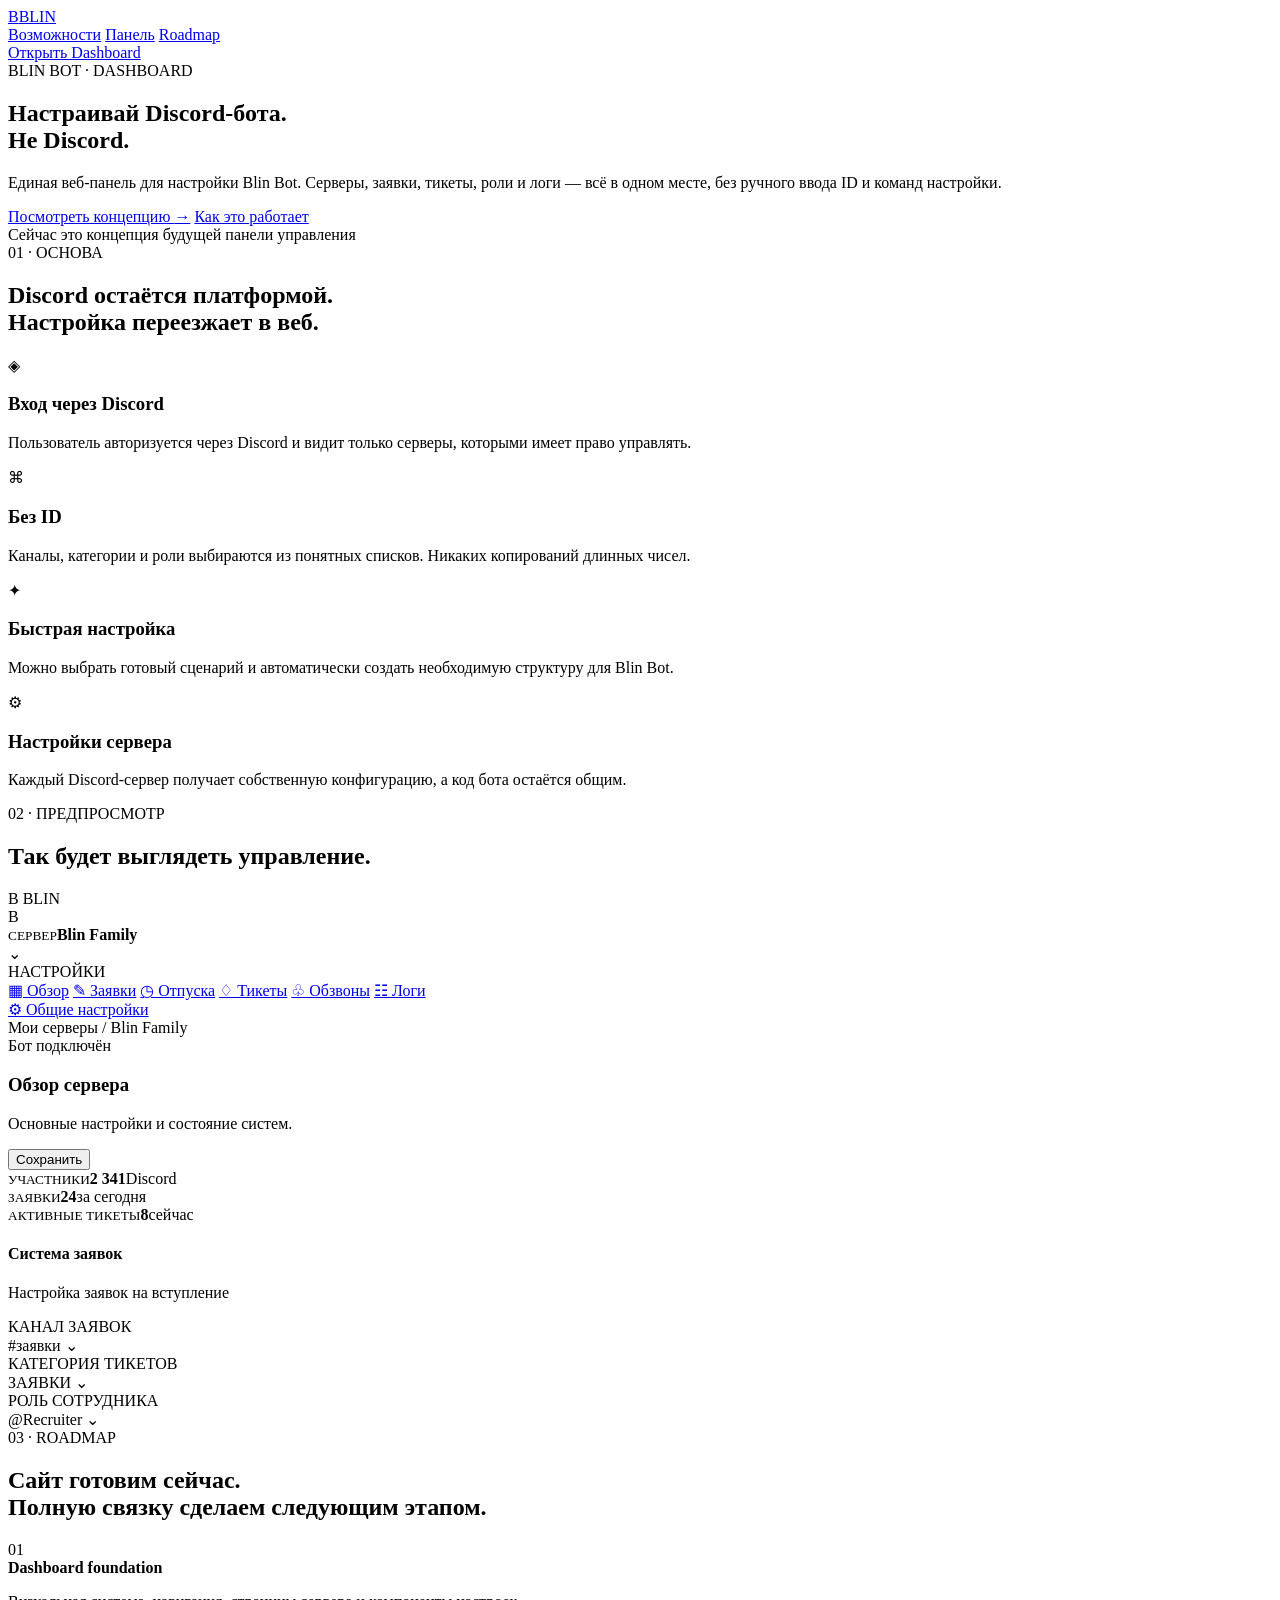
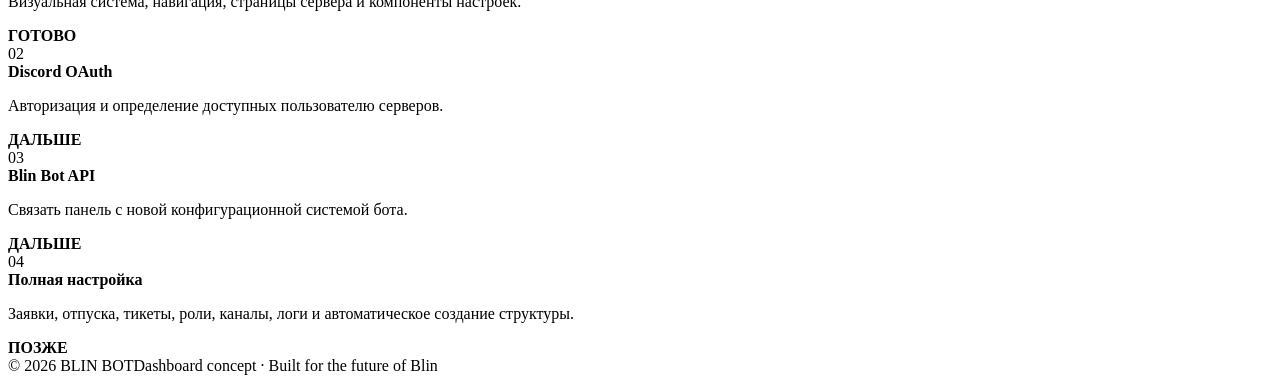
==== index.html @ 7f791e2c "feat: add Blin Dashboard landing page" ====
<!doctype html>
<html lang="ru">
<head>
  <meta charset="UTF-8">
  <meta name="viewport" content="width=device-width, initial-scale=1.0">
  <meta name="theme-color" content="#0b0d12">
  <meta name="description" content="Blin Dashboard — управление Discord-ботом через веб-панель.">
  <title>Blin Dashboard</title>
  <link rel="stylesheet" href="styles.css">
</head>
<body>
  <div class="background-grid"></div>
  <header class="topbar">
    <a class="brand" href="#top"><span class="brand-mark">B</span><span>BLIN</span></a>
    <nav>
      <a href="#features">Возможности</a>
      <a href="#preview">Панель</a>
      <a href="#roadmap">Roadmap</a>
    </nav>
    <a class="button button-small" href="#preview">Открыть Dashboard</a>
  </header>

  <main id="top">
    <section class="hero container">
      <div class="eyebrow">BLIN BOT · DASHBOARD</div>
      <h1>Настраивай Discord-бота.<br><span>Не Discord.</span></h1>
      <p class="hero-text">Единая веб-панель для настройки Blin Bot. Серверы, заявки, тикеты, роли и логи — всё в одном месте, без ручного ввода ID и команд настройки.</p>
      <div class="hero-actions">
        <a class="button" href="#preview">Посмотреть концепцию <b>→</b></a>
        <a class="button button-ghost" href="#features">Как это работает</a>
      </div>
      <div class="hero-note"><span class="status-dot"></span> Сейчас это концепция будущей панели управления</div>
    </section>

    <section id="features" class="container section">
      <div class="section-heading"><div class="eyebrow">01 · ОСНОВА</div><h2>Discord остаётся платформой.<br>Настройка переезжает в веб.</h2></div>
      <div class="feature-grid">
        <article class="card feature"><div class="icon">◈</div><h3>Вход через Discord</h3><p>Пользователь авторизуется через Discord и видит только серверы, которыми имеет право управлять.</p></article>
        <article class="card feature"><div class="icon">⌘</div><h3>Без ID</h3><p>Каналы, категории и роли выбираются из понятных списков. Никаких копирований длинных чисел.</p></article>
        <article class="card feature"><div class="icon">✦</div><h3>Быстрая настройка</h3><p>Можно выбрать готовый сценарий и автоматически создать необходимую структуру для Blin Bot.</p></article>
        <article class="card feature"><div class="icon">⚙</div><h3>Настройки сервера</h3><p>Каждый Discord-сервер получает собственную конфигурацию, а код бота остаётся общим.</p></article>
      </div>
    </section>

    <section id="preview" class="container section dashboard-section">
      <div class="section-heading"><div class="eyebrow">02 · ПРЕДПРОСМОТР</div><h2>Так будет выглядеть управление.</h2></div>
      <div class="dashboard-shell">
        <aside class="sidebar">
          <div class="side-logo"><span class="brand-mark">B</span> BLIN</div>
          <div class="server-chip"><span class="server-avatar">B</span><div><small>СЕРВЕР</small><strong>Blin Family</strong></div><span>⌄</span></div>
          <div class="side-label">НАСТРОЙКИ</div>
          <a class="side-link active" href="#preview">▦ Обзор</a>
          <a class="side-link" href="#features">✎ Заявки</a>
          <a class="side-link" href="#features">◷ Отпуска</a>
          <a class="side-link" href="#features">♢ Тикеты</a>
          <a class="side-link" href="#features">♧ Обзвоны</a>
          <a class="side-link" href="#features">☷ Логи</a>
          <div class="side-bottom"><a class="side-link" href="#roadmap">⚙ Общие настройки</a></div>
        </aside>
        <div class="dashboard-main">
          <div class="dash-top"><div><span class="muted">Мои серверы /</span> Blin Family</div><span class="online"><span class="status-dot"></span> Бот подключён</span></div>
          <div class="dash-content">
            <div class="dash-title"><div><h3>Обзор сервера</h3><p>Основные настройки и состояние систем.</p></div><button class="button button-small">Сохранить</button></div>
            <div class="stats"><div class="stat"><small>УЧАСТНИКИ</small><strong>2 341</strong><span>Discord</span></div><div class="stat"><small>ЗАЯВКИ</small><strong>24</strong><span>за сегодня</span></div><div class="stat"><small>АКТИВНЫЕ ТИКЕТЫ</small><strong>8</strong><span>сейчас</span></div></div>
            <div class="settings-preview">
              <div class="setting-head"><div><h4>Система заявок</h4><p>Настройка заявок на вступление</p></div><span class="toggle"><i></i></span></div>
              <div class="fields"><div class="field"><label>КАНАЛ ЗАЯВОК</label><div>#заявки <span>⌄</span></div></div><div class="field"><label>КАТЕГОРИЯ ТИКЕТОВ</label><div>ЗАЯВКИ <span>⌄</span></div></div><div class="field"><label>РОЛЬ СОТРУДНИКА</label><div>@Recruiter <span>⌄</span></div></div></div>
            </div>
          </div>
        </div>
      </div>
    </section>

    <section id="roadmap" class="container section roadmap">
      <div class="section-heading"><div class="eyebrow">03 · ROADMAP</div><h2>Сайт готовим сейчас.<br>Полную связку сделаем следующим этапом.</h2></div>
      <div class="roadmap-list">
        <div class="road active"><span>01</span><div><strong>Dashboard foundation</strong><p>Визуальная система, навигация, страницы сервера и компоненты настроек.</p></div><b>ГОТОВО</b></div>
        <div class="road"><span>02</span><div><strong>Discord OAuth</strong><p>Авторизация и определение доступных пользователю серверов.</p></div><b>ДАЛЬШЕ</b></div>
        <div class="road"><span>03</span><div><strong>Blin Bot API</strong><p>Связать панель с новой конфигурационной системой бота.</p></div><b>ДАЛЬШЕ</b></div>
        <div class="road"><span>04</span><div><strong>Полная настройка</strong><p>Заявки, отпуска, тикеты, роли, каналы, логи и автоматическое создание структуры.</p></div><b>ПОЗЖЕ</b></div>
      </div>
    </section>
  </main>

  <footer class="container footer"><span>© 2026 BLIN BOT</span><span>Dashboard concept · Built for the future of Blin</span></footer>
</body>
</html>
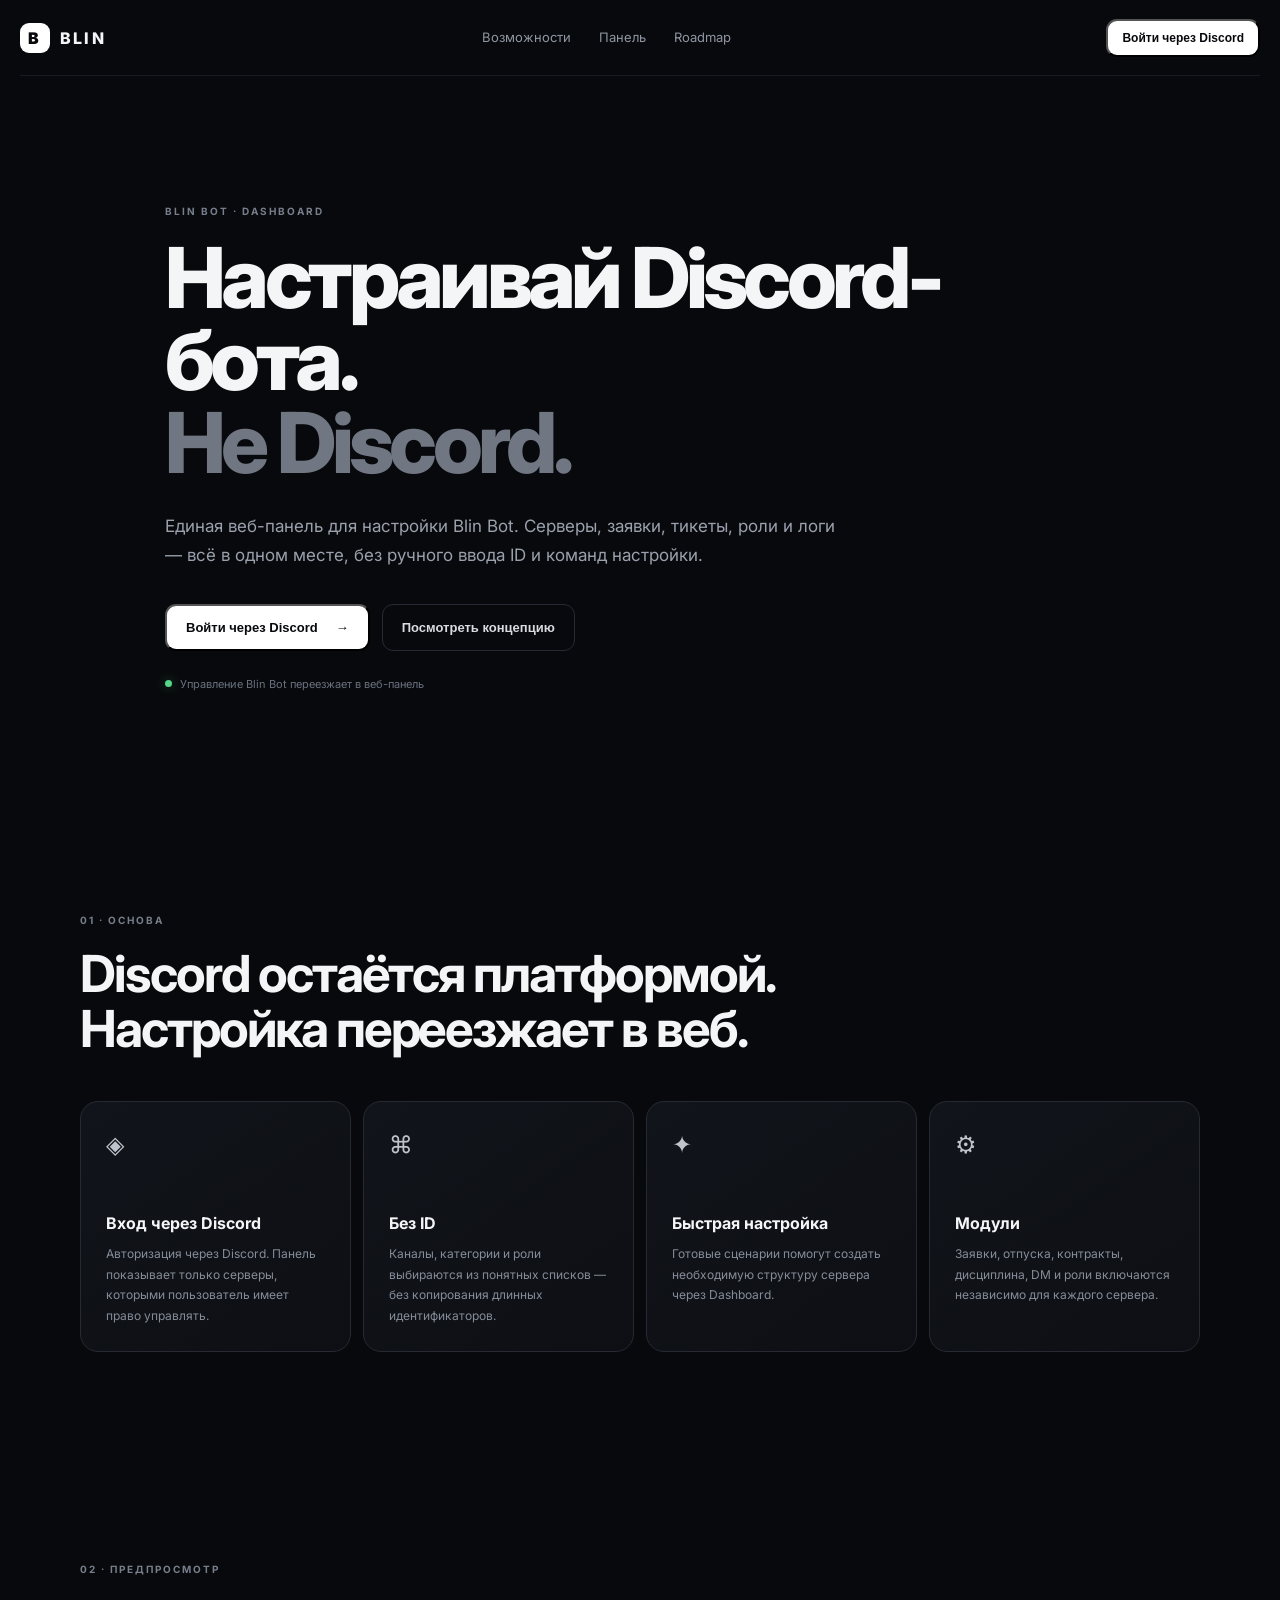
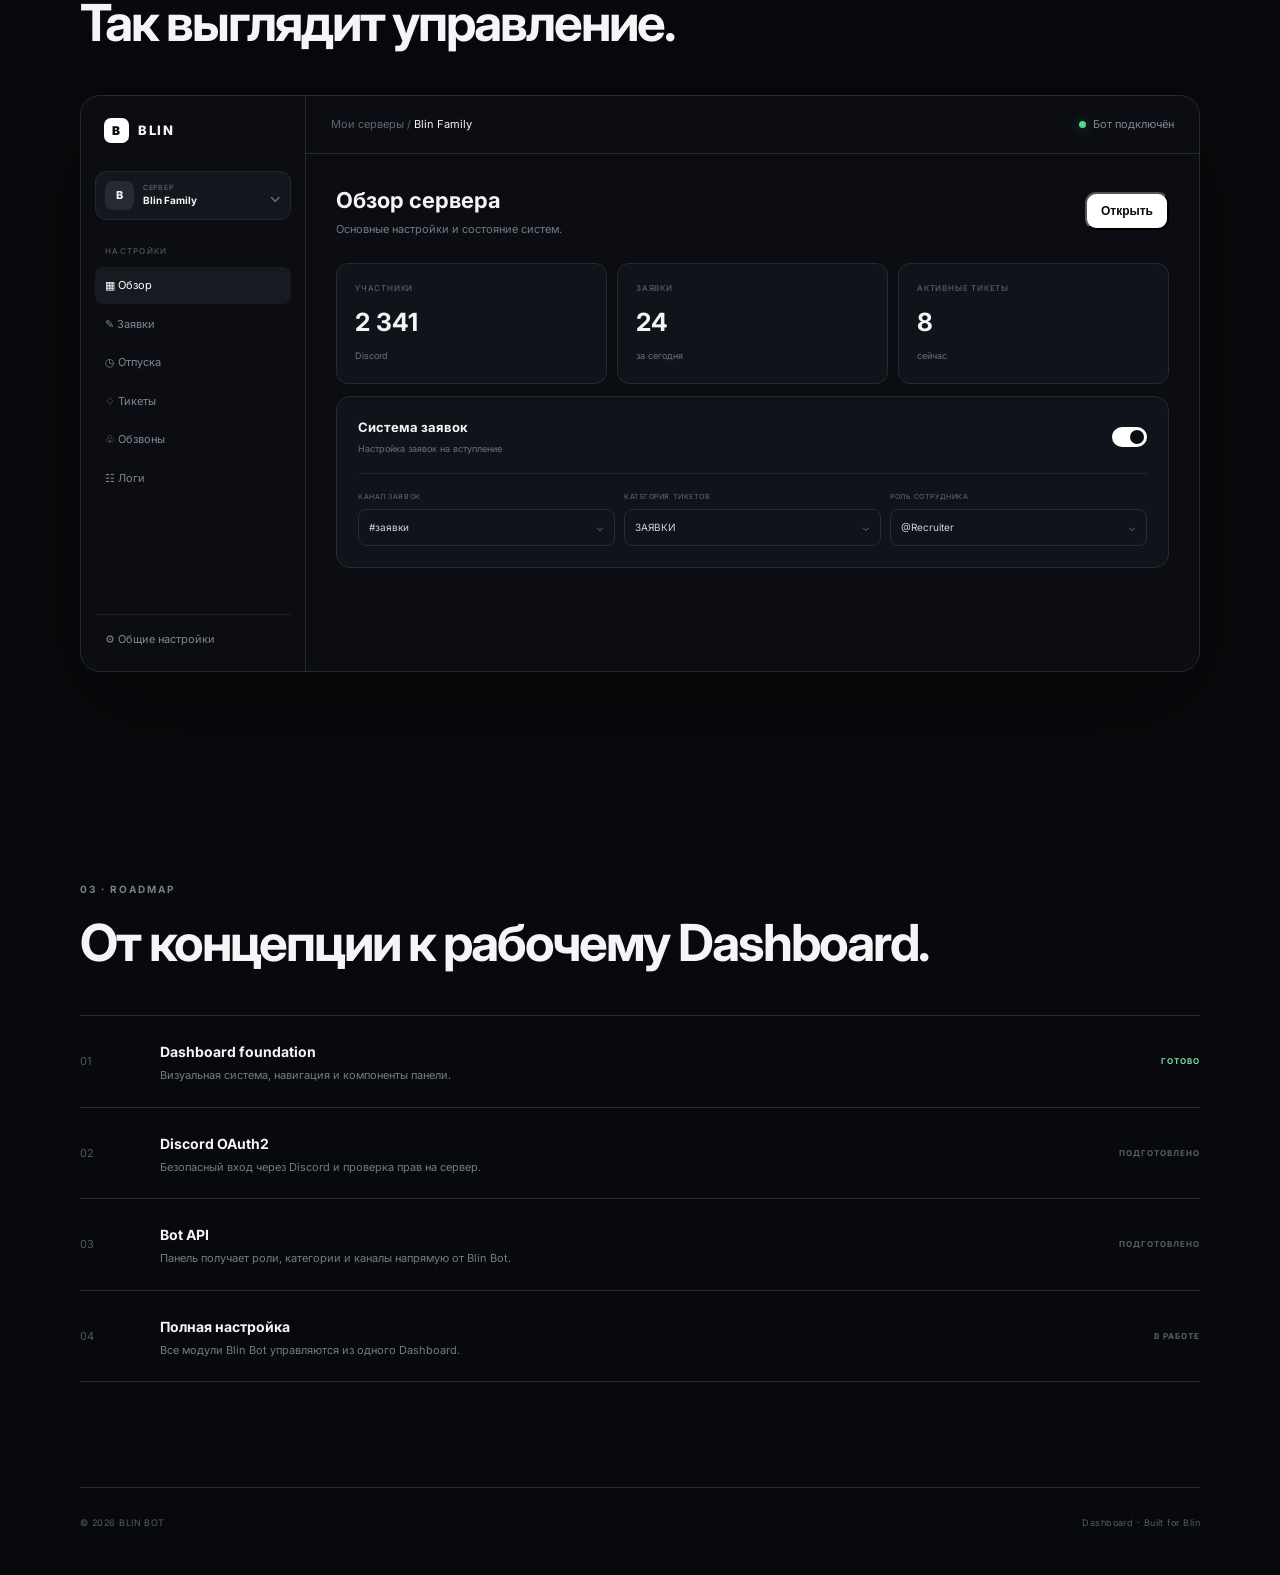
==== commit d2f63613: "feat: connect landing page to Dashboard login" ====
--- a/index.html
+++ b/index.html
@@ -1,87 +1,9 @@
 <!doctype html>
 <html lang="ru">
-<head>
-  <meta charset="UTF-8">
-  <meta name="viewport" content="width=device-width, initial-scale=1.0">
-  <meta name="theme-color" content="#0b0d12">
-  <meta name="description" content="Blin Dashboard — управление Discord-ботом через веб-панель.">
-  <title>Blin Dashboard</title>
-  <link rel="stylesheet" href="styles.css">
-</head>
-<body>
-  <div class="background-grid"></div>
-  <header class="topbar">
-    <a class="brand" href="#top"><span class="brand-mark">B</span><span>BLIN</span></a>
-    <nav>
-      <a href="#features">Возможности</a>
-      <a href="#preview">Панель</a>
-      <a href="#roadmap">Roadmap</a>
-    </nav>
-    <a class="button button-small" href="#preview">Открыть Dashboard</a>
-  </header>
-
-  <main id="top">
-    <section class="hero container">
-      <div class="eyebrow">BLIN BOT · DASHBOARD</div>
-      <h1>Настраивай Discord-бота.<br><span>Не Discord.</span></h1>
-      <p class="hero-text">Единая веб-панель для настройки Blin Bot. Серверы, заявки, тикеты, роли и логи — всё в одном месте, без ручного ввода ID и команд настройки.</p>
-      <div class="hero-actions">
-        <a class="button" href="#preview">Посмотреть концепцию <b>→</b></a>
-        <a class="button button-ghost" href="#features">Как это работает</a>
-      </div>
-      <div class="hero-note"><span class="status-dot"></span> Сейчас это концепция будущей панели управления</div>
-    </section>
-
-    <section id="features" class="container section">
-      <div class="section-heading"><div class="eyebrow">01 · ОСНОВА</div><h2>Discord остаётся платформой.<br>Настройка переезжает в веб.</h2></div>
-      <div class="feature-grid">
-        <article class="card feature"><div class="icon">◈</div><h3>Вход через Discord</h3><p>Пользователь авторизуется через Discord и видит только серверы, которыми имеет право управлять.</p></article>
-        <article class="card feature"><div class="icon">⌘</div><h3>Без ID</h3><p>Каналы, категории и роли выбираются из понятных списков. Никаких копирований длинных чисел.</p></article>
-        <article class="card feature"><div class="icon">✦</div><h3>Быстрая настройка</h3><p>Можно выбрать готовый сценарий и автоматически создать необходимую структуру для Blin Bot.</p></article>
-        <article class="card feature"><div class="icon">⚙</div><h3>Настройки сервера</h3><p>Каждый Discord-сервер получает собственную конфигурацию, а код бота остаётся общим.</p></article>
-      </div>
-    </section>
-
-    <section id="preview" class="container section dashboard-section">
-      <div class="section-heading"><div class="eyebrow">02 · ПРЕДПРОСМОТР</div><h2>Так будет выглядеть управление.</h2></div>
-      <div class="dashboard-shell">
-        <aside class="sidebar">
-          <div class="side-logo"><span class="brand-mark">B</span> BLIN</div>
-          <div class="server-chip"><span class="server-avatar">B</span><div><small>СЕРВЕР</small><strong>Blin Family</strong></div><span>⌄</span></div>
-          <div class="side-label">НАСТРОЙКИ</div>
-          <a class="side-link active" href="#preview">▦ Обзор</a>
-          <a class="side-link" href="#features">✎ Заявки</a>
-          <a class="side-link" href="#features">◷ Отпуска</a>
-          <a class="side-link" href="#features">♢ Тикеты</a>
-          <a class="side-link" href="#features">♧ Обзвоны</a>
-          <a class="side-link" href="#features">☷ Логи</a>
-          <div class="side-bottom"><a class="side-link" href="#roadmap">⚙ Общие настройки</a></div>
-        </aside>
-        <div class="dashboard-main">
-          <div class="dash-top"><div><span class="muted">Мои серверы /</span> Blin Family</div><span class="online"><span class="status-dot"></span> Бот подключён</span></div>
-          <div class="dash-content">
-            <div class="dash-title"><div><h3>Обзор сервера</h3><p>Основные настройки и состояние систем.</p></div><button class="button button-small">Сохранить</button></div>
-            <div class="stats"><div class="stat"><small>УЧАСТНИКИ</small><strong>2 341</strong><span>Discord</span></div><div class="stat"><small>ЗАЯВКИ</small><strong>24</strong><span>за сегодня</span></div><div class="stat"><small>АКТИВНЫЕ ТИКЕТЫ</small><strong>8</strong><span>сейчас</span></div></div>
-            <div class="settings-preview">
-              <div class="setting-head"><div><h4>Система заявок</h4><p>Настройка заявок на вступление</p></div><span class="toggle"><i></i></span></div>
-              <div class="fields"><div class="field"><label>КАНАЛ ЗАЯВОК</label><div>#заявки <span>⌄</span></div></div><div class="field"><label>КАТЕГОРИЯ ТИКЕТОВ</label><div>ЗАЯВКИ <span>⌄</span></div></div><div class="field"><label>РОЛЬ СОТРУДНИКА</label><div>@Recruiter <span>⌄</span></div></div></div>
-            </div>
-          </div>
-        </div>
-      </div>
-    </section>
-
-    <section id="roadmap" class="container section roadmap">
-      <div class="section-heading"><div class="eyebrow">03 · ROADMAP</div><h2>Сайт готовим сейчас.<br>Полную связку сделаем следующим этапом.</h2></div>
-      <div class="roadmap-list">
-        <div class="road active"><span>01</span><div><strong>Dashboard foundation</strong><p>Визуальная система, навигация, страницы сервера и компоненты настроек.</p></div><b>ГОТОВО</b></div>
-        <div class="road"><span>02</span><div><strong>Discord OAuth</strong><p>Авторизация и определение доступных пользователю серверов.</p></div><b>ДАЛЬШЕ</b></div>
-        <div class="road"><span>03</span><div><strong>Blin Bot API</strong><p>Связать панель с новой конфигурационной системой бота.</p></div><b>ДАЛЬШЕ</b></div>
-        <div class="road"><span>04</span><div><strong>Полная настройка</strong><p>Заявки, отпуска, тикеты, роли, каналы, логи и автоматическое создание структуры.</p></div><b>ПОЗЖЕ</b></div>
-      </div>
-    </section>
-  </main>
-
-  <footer class="container footer"><span>© 2026 BLIN BOT</span><span>Dashboard concept · Built for the future of Blin</span></footer>
-</body>
-</html>
+<head><meta charset="UTF-8"><meta name="viewport" content="width=device-width,initial-scale=1.0"><meta name="theme-color" content="#0b0d12"><meta name="description" content="Blin Dashboard — управление Discord-ботом через веб-панель."><title>Blin Dashboard</title><link rel="stylesheet" href="styles.css"></head>
+<body><div class="background-grid"></div>
+<header class="topbar"><a class="brand" href="#top"><span class="brand-mark">B</span><span>BLIN</span></a><nav><a href="#features">Возможности</a><a href="#preview">Панель</a><a href="#roadmap">Roadmap</a></nav><button class="button button-small" data-login>Войти через Discord</button></header>
+<main id="top"><section class="hero container"><div class="eyebrow">BLIN BOT · DASHBOARD</div><h1>Настраивай Discord-бота.<br><span>Не Discord.</span></h1><p class="hero-text">Единая веб-панель для настройки Blin Bot. Серверы, заявки, тикеты, роли и логи — всё в одном месте, без ручного ввода ID и команд настройки.</p><div class="hero-actions"><button class="button" data-login>Войти через Discord <b>→</b></button><button class="button button-ghost" data-demo>Посмотреть концепцию</button></div><div class="hero-note"><span class="status-dot"></span> Управление Blin Bot переезжает в веб-панель</div></section>
+<section id="features" class="container section"><div class="section-heading"><div class="eyebrow">01 · ОСНОВА</div><h2>Discord остаётся платформой.<br>Настройка переезжает в веб.</h2></div><div class="feature-grid"><article class="card feature"><div class="icon">◈</div><h3>Вход через Discord</h3><p>Авторизация через Discord. Панель показывает только серверы, которыми пользователь имеет право управлять.</p></article><article class="card feature"><div class="icon">⌘</div><h3>Без ID</h3><p>Каналы, категории и роли выбираются из понятных списков — без копирования длинных идентификаторов.</p></article><article class="card feature"><div class="icon">✦</div><h3>Быстрая настройка</h3><p>Готовые сценарии помогут создать необходимую структуру сервера через Dashboard.</p></article><article class="card feature"><div class="icon">⚙</div><h3>Модули</h3><p>Заявки, отпуска, контракты, дисциплина, DM и роли включаются независимо для каждого сервера.</p></article></div></section>
+<section id="preview" class="container section dashboard-section"><div class="section-heading"><div class="eyebrow">02 · ПРЕДПРОСМОТР</div><h2>Так выглядит управление.</h2></div><div class="dashboard-shell"><aside class="sidebar"><div class="side-logo"><span class="brand-mark">B</span> BLIN</div><div class="server-chip"><span class="server-avatar">B</span><div><small>СЕРВЕР</small><strong>Blin Family</strong></div><span>⌄</span></div><div class="side-label">НАСТРОЙКИ</div><a class="side-link active">▦ Обзор</a><a class="side-link">✎ Заявки</a><a class="side-link">◷ Отпуска</a><a class="side-link">♢ Тикеты</a><a class="side-link">♧ Обзвоны</a><a class="side-link">☷ Логи</a><div class="side-bottom"><a class="side-link">⚙ Общие настройки</a></div></aside><div class="dashboard-main"><div class="dash-top"><div><span class="muted">Мои серверы /</span> Blin Family</div><span class="online"><span class="status-dot"></span> Бот подключён</span></div><div class="dash-content"><div class="dash-title"><div><h3>Обзор сервера</h3><p>Основные настройки и состояние систем.</p></div><button class="button button-small" data-login>Открыть</button></div><div class="stats"><div class="stat"><small>УЧАСТНИКИ</small><strong>2 341</strong><span>Discord</span></div><div class="stat"><small>ЗАЯВКИ</small><strong>24</strong><span>за сегодня</span></div><div class="stat"><small>АКТИВНЫЕ ТИКЕТЫ</small><strong>8</strong><span>сейчас</span></div></div><div class="settings-preview"><div class="setting-head"><div><h4>Система заявок</h4><p>Настройка заявок на вступление</p></div><span class="toggle"><i></i></span></div><div class="fields"><div class="field"><label>КАНАЛ ЗАЯВОК</label><div>#заявки <span>⌄</span></div></div><div class="field"><label>КАТЕГОРИЯ ТИКЕТОВ</label><div>ЗАЯВКИ <span>⌄</span></div></div><div class="field"><label>РОЛЬ СОТРУДНИКА</label><div>@Recruiter <span>⌄</span></div></div></div></div></div></div></div></section>
+<section id="roadmap" class="container section roadmap"><div class="section-heading"><div class="eyebrow">03 · ROADMAP</div><h2>От концепции к рабочему Dashboard.</h2></div><div class="roadmap-list"><div class="road active"><span>01</span><div><strong>Dashboard foundation</strong><p>Визуальная система, навигация и компоненты панели.</p></div><b>ГОТОВО</b></div><div class="road"><span>02</span><div><strong>Discord OAuth2</strong><p>Безопасный вход через Discord и проверка прав на сервер.</p></div><b>ПОДГОТОВЛЕНО</b></div><div class="road"><span>03</span><div><strong>Bot API</strong><p>Панель получает роли, категории и каналы напрямую от Blin Bot.</p></div><b>ПОДГОТОВЛЕНО</b></div><div class="road"><span>04</span><div><strong>Полная настройка</strong><p>Все модули Blin Bot управляются из одного Dashboard.</p></div><b>В РАБОТЕ</b></div></div></section></main><footer class="container footer"><span>© 2026 BLIN BOT</span><span>Dashboard · Built for Blin</span></footer><script>window.BLIN_API_BASE=localStorage.getItem('blin_api_base')||'http://127.0.0.1:8080';document.querySelectorAll('[data-login]').forEach(e=>e.onclick=()=>location.href=window.BLIN_API_BASE+'/auth/discord');document.querySelector('[data-demo]')?.addEventListener('click',()=>document.querySelector('#preview').scrollIntoView({behavior:'smooth'}));</script></body></html>
--- a/styles.css
+++ b/styles.css
@@ -0,0 +1,11 @@
+@import url('https://fonts.googleapis.com/css2?family=Inter:wght@400;500;600;700;800&display=swap');
+
+:root{--bg:#08090c;--panel:#0f1117;--panel2:#13161d;--line:#252a34;--text:#f4f5f7;--muted:#8e96a5;--accent:#fff;--green:#55d68a;--radius:18px}
+*{box-sizing:border-box}html{scroll-behavior:smooth}body{margin:0;background:var(--bg);color:var(--text);font-family:Inter,system-ui,sans-serif;line-height:1.5}a{color:inherit;text-decoration:none}.background-grid{position:fixed;inset:0;pointer-events:none;opacity:.35;background-image:linear-gradient(rgba(255,255,255,.025) 1px,transparent 1px),linear-gradient(90deg,rgba(255,255,255,.025) 1px,transparent 1px);background-size:64px 64px;mask-image:linear-gradient(to bottom,black,transparent 85%)}
+.container{width:min(1120px,calc(100% - 40px));margin:auto}.topbar{height:76px;display:flex;align-items:center;justify-content:space-between;width:min(1240px,calc(100% - 40px));margin:auto;border-bottom:1px solid #171a20;position:relative;z-index:2}.brand{display:flex;align-items:center;gap:10px;font-weight:800;letter-spacing:.14em}.brand-mark{width:30px;height:30px;border-radius:9px;display:inline-grid;place-items:center;background:#fff;color:#08090c;font-weight:900}.topbar nav{display:flex;gap:28px;color:#8f96a2;font-size:13px}.topbar nav a:hover{color:#fff}.button{display:inline-flex;align-items:center;gap:18px;background:#fff;color:#08090c;padding:14px 19px;border-radius:11px;font-size:13px;font-weight:700;transition:.2s}.button:hover{transform:translateY(-2px);box-shadow:0 10px 35px rgba(255,255,255,.08)}.button-small{padding:10px 14px;font-size:12px}.button-ghost{background:transparent;color:#d8dbe0;border:1px solid var(--line)}
+.hero{padding:128px 0 116px;max-width:950px}.eyebrow{font-size:10px;letter-spacing:.2em;font-weight:700;color:#777f8c;margin-bottom:18px}.hero h1{font-size:clamp(48px,7vw,84px);line-height:.98;letter-spacing:-.055em;margin:0 0 28px;font-weight:800}.hero h1 span{color:#707783}.hero-text{max-width:680px;color:#9aa1ad;font-size:17px;line-height:1.7;margin:0 0 34px}.hero-actions{display:flex;gap:12px;flex-wrap:wrap}.hero-note{margin-top:25px;color:#69717e;font-size:11px;display:flex;align-items:center;gap:8px}.status-dot{width:7px;height:7px;border-radius:50%;background:var(--green);display:inline-block;box-shadow:0 0 12px rgba(85,214,138,.4)}
+.section{padding:105px 0}.section-heading{margin-bottom:45px}.section-heading h2{font-size:clamp(32px,4vw,51px);line-height:1.08;letter-spacing:-.04em;margin:0}.feature-grid{display:grid;grid-template-columns:repeat(4,1fr);gap:12px}.card{background:linear-gradient(145deg,#11141a,#0d0f14);border:1px solid var(--line);border-radius:var(--radius);padding:25px;min-height:245px}.icon{font-size:24px;margin-bottom:48px;color:#bfc4cc}.feature h3{font-size:16px;margin:0 0 9px}.feature p{font-size:12px;color:#858d99;line-height:1.7;margin:0}
+.dashboard-section{max-width:1200px}.dashboard-shell{border:1px solid var(--line);background:#0b0d12;border-radius:20px;overflow:hidden;display:grid;grid-template-columns:225px 1fr;box-shadow:0 35px 100px rgba(0,0,0,.35)}.sidebar{border-right:1px solid var(--line);padding:22px 14px;min-height:575px;display:flex;flex-direction:column}.side-logo{font-size:13px;font-weight:800;letter-spacing:.13em;display:flex;gap:9px;align-items:center;padding:0 9px 28px}.side-logo .brand-mark{width:25px;height:25px;border-radius:7px;font-size:12px}.server-chip{background:#14171e;border:1px solid #222732;border-radius:11px;padding:9px;display:flex;align-items:center;gap:9px;margin-bottom:25px}.server-avatar{width:29px;height:29px;border-radius:8px;background:#252a33;display:grid;place-items:center;font-size:11px;font-weight:800}.server-chip div{display:flex;flex-direction:column;flex:1}.server-chip small{font-size:7px;color:#68717d;letter-spacing:.1em}.server-chip strong{font-size:10px}.server-chip>span:last-child{color:#707783}.side-label{font-size:8px;letter-spacing:.16em;color:#59616d;padding:0 10px 9px}.side-link{font-size:11px;color:#7f8793;padding:10px;border-radius:8px;margin:1px 0}.side-link.active,.side-link:hover{background:#171a21;color:#fff}.side-bottom{margin-top:auto;border-top:1px solid #1c2028;padding-top:10px}.dashboard-main{min-width:0}.dash-top{height:58px;border-bottom:1px solid var(--line);display:flex;justify-content:space-between;align-items:center;padding:0 25px;font-size:11px}.muted{color:#5f6773}.online{color:#7d8793;display:flex;align-items:center;gap:7px}.dash-content{padding:30px}.dash-title{display:flex;align-items:center;justify-content:space-between;margin-bottom:25px}.dash-title h3{font-size:22px;margin:0}.dash-title p{color:#737b87;font-size:11px;margin:4px 0 0}.stats{display:grid;grid-template-columns:repeat(3,1fr);gap:10px;margin-bottom:12px}.stat{border:1px solid var(--line);border-radius:12px;background:#10131a;padding:18px}.stat small{display:block;font-size:8px;color:#626b78;letter-spacing:.1em;margin-bottom:10px}.stat strong{font-size:25px;display:block}.stat span{font-size:9px;color:#69717c}.settings-preview{border:1px solid var(--line);border-radius:14px;background:#10131a;padding:21px}.setting-head{display:flex;justify-content:space-between;align-items:center;border-bottom:1px solid #20242d;padding-bottom:18px;margin-bottom:18px}.setting-head h4{font-size:13px;margin:0}.setting-head p{font-size:9px;color:#69717c;margin:4px 0 0}.toggle{width:35px;height:20px;border-radius:20px;background:#fff;padding:3px}.toggle i{display:block;width:14px;height:14px;border-radius:50%;background:#0b0d12;margin-left:15px}.fields{display:grid;grid-template-columns:repeat(3,1fr);gap:9px}.field label{display:block;font-size:7px;color:#626b78;letter-spacing:.08em;margin-bottom:6px}.field>div{border:1px solid #262b35;border-radius:8px;padding:10px;font-size:10px;color:#d0d4da;display:flex;justify-content:space-between}.field span{color:#606976}
+.roadmap-list{border-top:1px solid var(--line)}.road{display:grid;grid-template-columns:60px 1fr auto;align-items:center;gap:20px;padding:23px 0;border-bottom:1px solid var(--line)}.road>span{color:#505864;font-size:11px}.road strong{font-size:14px}.road p{font-size:11px;color:#737b87;margin:4px 0 0}.road b{font-size:8px;letter-spacing:.12em;color:#59616c}.road.active b{color:#77dca0}.footer{border-top:1px solid var(--line);padding:28px 0 45px;display:flex;justify-content:space-between;color:#555e6a;font-size:9px;letter-spacing:.05em}
+@media(max-width:850px){.topbar nav{display:none}.feature-grid{grid-template-columns:repeat(2,1fr)}.dashboard-shell{grid-template-columns:1fr}.sidebar{display:none}.fields{grid-template-columns:1fr}.dash-content{padding:20px}.stats{grid-template-columns:1fr}.road{grid-template-columns:35px 1fr}.road b{display:none}.hero{padding-top:90px}.footer{flex-direction:column;gap:10px}}
+@media(max-width:520px){.container,.topbar{width:min(100% - 28px,1120px)}.feature-grid{grid-template-columns:1fr}.hero h1{font-size:47px}.section{padding:75px 0}.topbar .button{display:none}.dash-top{padding:0 15px}.online{display:none}}
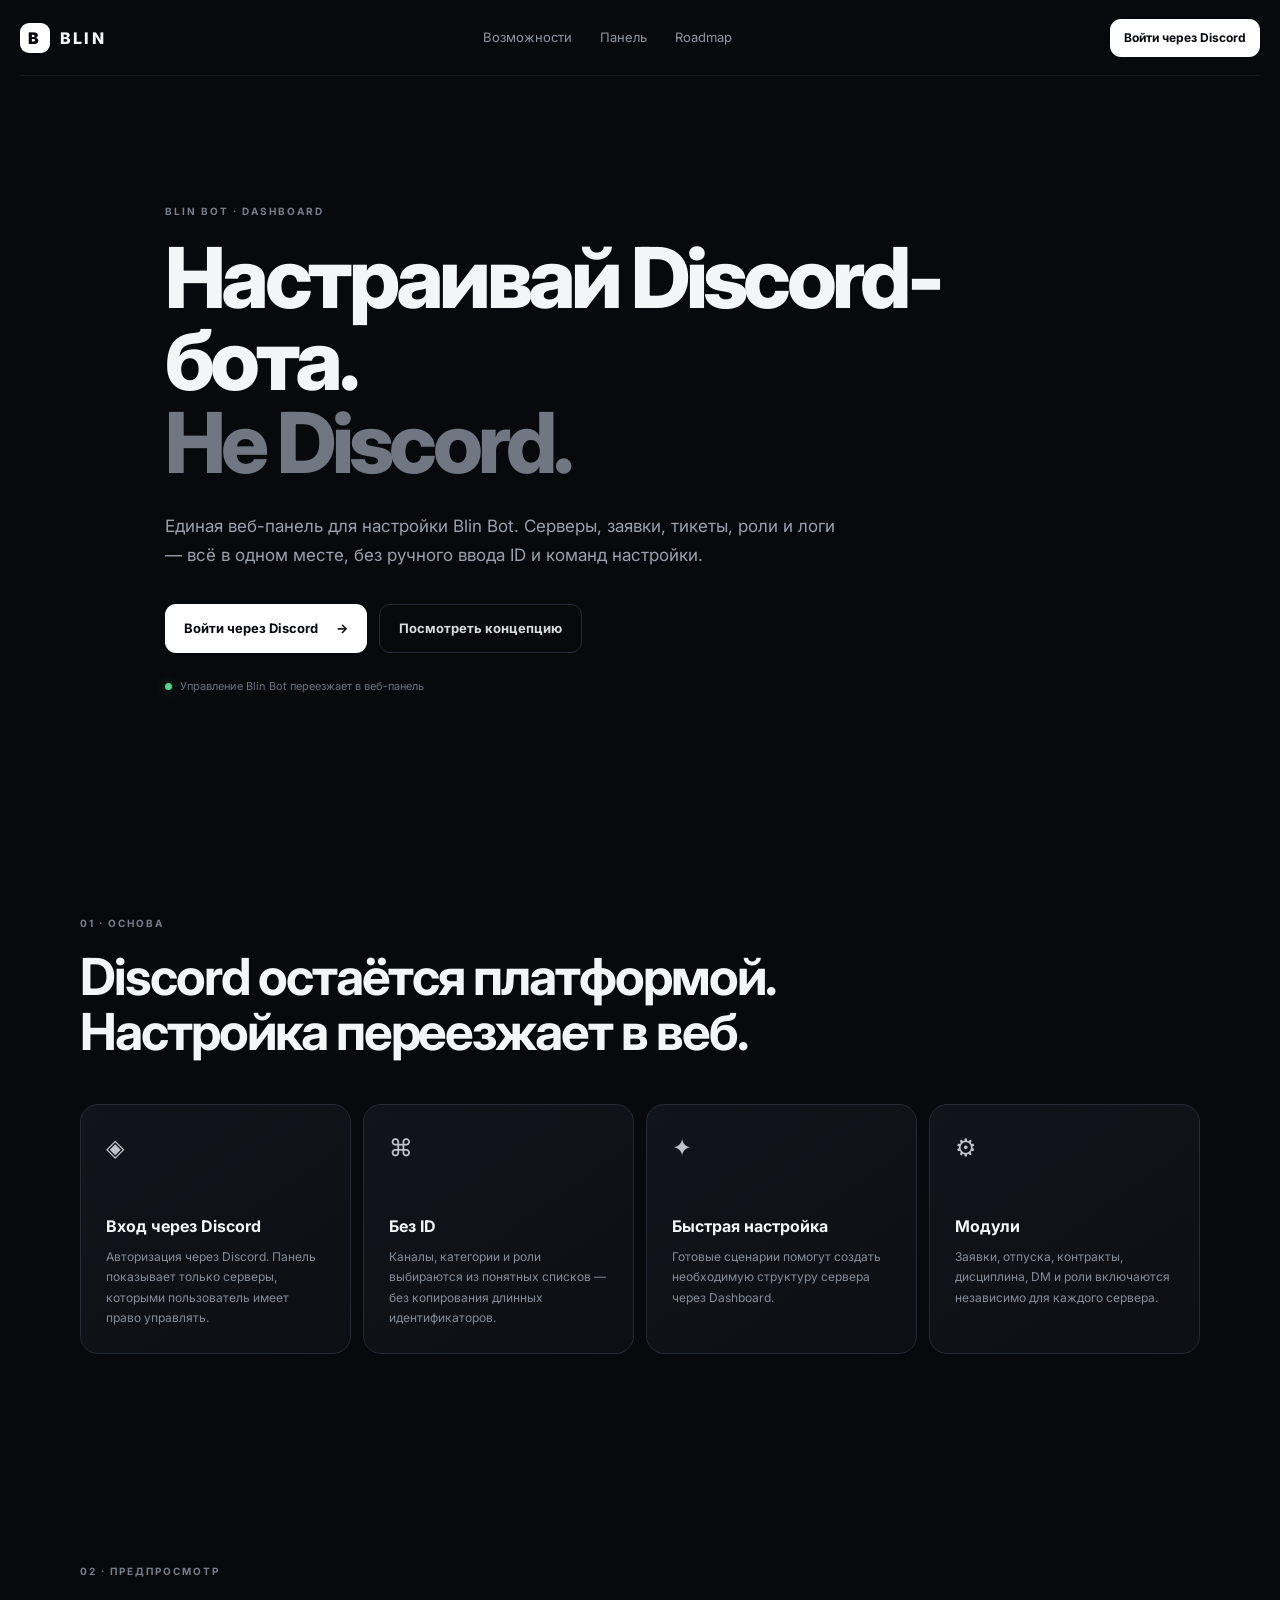
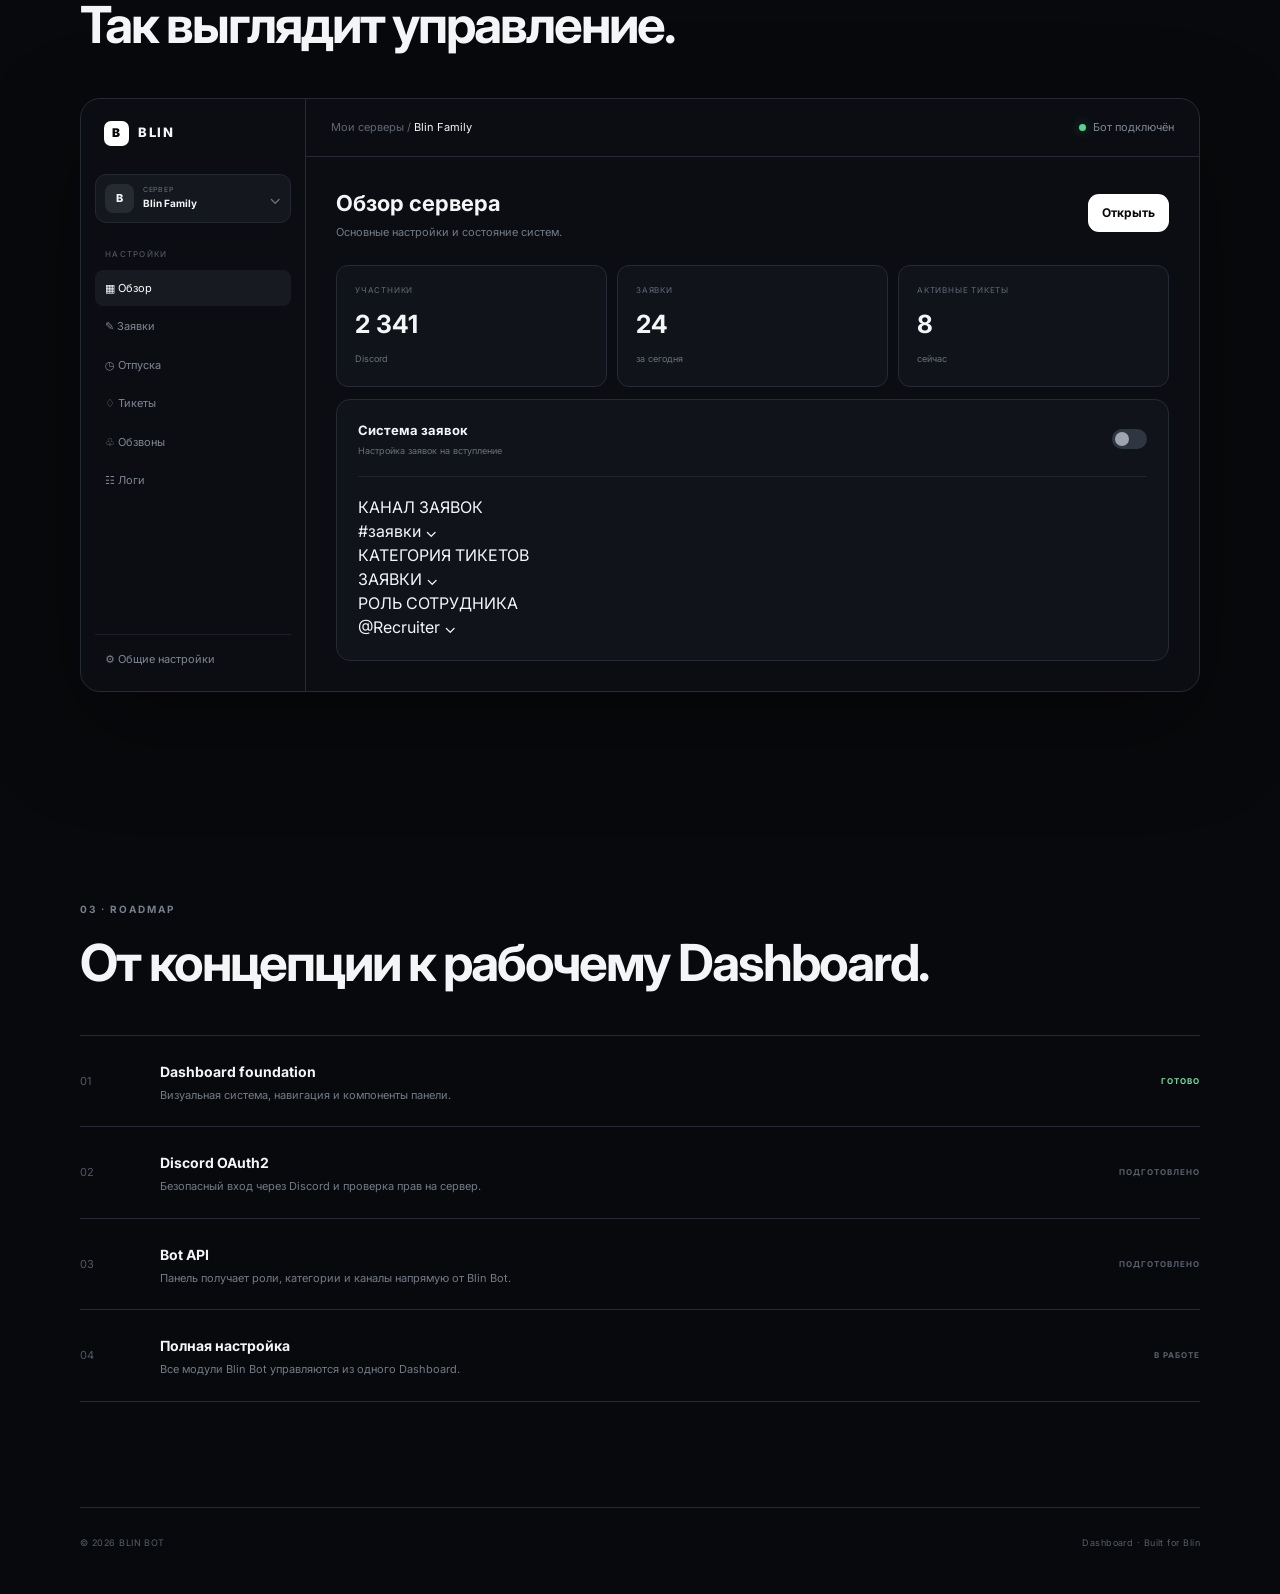
==== commit 6f697c93: "refactor: load shared Dashboard configuration" ====
--- a/index.html
+++ b/index.html
@@ -1,9 +1 @@
-<!doctype html>
-<html lang="ru">
-<head><meta charset="UTF-8"><meta name="viewport" content="width=device-width,initial-scale=1.0"><meta name="theme-color" content="#0b0d12"><meta name="description" content="Blin Dashboard — управление Discord-ботом через веб-панель."><title>Blin Dashboard</title><link rel="stylesheet" href="styles.css"></head>
-<body><div class="background-grid"></div>
-<header class="topbar"><a class="brand" href="#top"><span class="brand-mark">B</span><span>BLIN</span></a><nav><a href="#features">Возможности</a><a href="#preview">Панель</a><a href="#roadmap">Roadmap</a></nav><button class="button button-small" data-login>Войти через Discord</button></header>
-<main id="top"><section class="hero container"><div class="eyebrow">BLIN BOT · DASHBOARD</div><h1>Настраивай Discord-бота.<br><span>Не Discord.</span></h1><p class="hero-text">Единая веб-панель для настройки Blin Bot. Серверы, заявки, тикеты, роли и логи — всё в одном месте, без ручного ввода ID и команд настройки.</p><div class="hero-actions"><button class="button" data-login>Войти через Discord <b>→</b></button><button class="button button-ghost" data-demo>Посмотреть концепцию</button></div><div class="hero-note"><span class="status-dot"></span> Управление Blin Bot переезжает в веб-панель</div></section>
-<section id="features" class="container section"><div class="section-heading"><div class="eyebrow">01 · ОСНОВА</div><h2>Discord остаётся платформой.<br>Настройка переезжает в веб.</h2></div><div class="feature-grid"><article class="card feature"><div class="icon">◈</div><h3>Вход через Discord</h3><p>Авторизация через Discord. Панель показывает только серверы, которыми пользователь имеет право управлять.</p></article><article class="card feature"><div class="icon">⌘</div><h3>Без ID</h3><p>Каналы, категории и роли выбираются из понятных списков — без копирования длинных идентификаторов.</p></article><article class="card feature"><div class="icon">✦</div><h3>Быстрая настройка</h3><p>Готовые сценарии помогут создать необходимую структуру сервера через Dashboard.</p></article><article class="card feature"><div class="icon">⚙</div><h3>Модули</h3><p>Заявки, отпуска, контракты, дисциплина, DM и роли включаются независимо для каждого сервера.</p></article></div></section>
-<section id="preview" class="container section dashboard-section"><div class="section-heading"><div class="eyebrow">02 · ПРЕДПРОСМОТР</div><h2>Так выглядит управление.</h2></div><div class="dashboard-shell"><aside class="sidebar"><div class="side-logo"><span class="brand-mark">B</span> BLIN</div><div class="server-chip"><span class="server-avatar">B</span><div><small>СЕРВЕР</small><strong>Blin Family</strong></div><span>⌄</span></div><div class="side-label">НАСТРОЙКИ</div><a class="side-link active">▦ Обзор</a><a class="side-link">✎ Заявки</a><a class="side-link">◷ Отпуска</a><a class="side-link">♢ Тикеты</a><a class="side-link">♧ Обзвоны</a><a class="side-link">☷ Логи</a><div class="side-bottom"><a class="side-link">⚙ Общие настройки</a></div></aside><div class="dashboard-main"><div class="dash-top"><div><span class="muted">Мои серверы /</span> Blin Family</div><span class="online"><span class="status-dot"></span> Бот подключён</span></div><div class="dash-content"><div class="dash-title"><div><h3>Обзор сервера</h3><p>Основные настройки и состояние систем.</p></div><button class="button button-small" data-login>Открыть</button></div><div class="stats"><div class="stat"><small>УЧАСТНИКИ</small><strong>2 341</strong><span>Discord</span></div><div class="stat"><small>ЗАЯВКИ</small><strong>24</strong><span>за сегодня</span></div><div class="stat"><small>АКТИВНЫЕ ТИКЕТЫ</small><strong>8</strong><span>сейчас</span></div></div><div class="settings-preview"><div class="setting-head"><div><h4>Система заявок</h4><p>Настройка заявок на вступление</p></div><span class="toggle"><i></i></span></div><div class="fields"><div class="field"><label>КАНАЛ ЗАЯВОК</label><div>#заявки <span>⌄</span></div></div><div class="field"><label>КАТЕГОРИЯ ТИКЕТОВ</label><div>ЗАЯВКИ <span>⌄</span></div></div><div class="field"><label>РОЛЬ СОТРУДНИКА</label><div>@Recruiter <span>⌄</span></div></div></div></div></div></div></div></section>
-<section id="roadmap" class="container section roadmap"><div class="section-heading"><div class="eyebrow">03 · ROADMAP</div><h2>От концепции к рабочему Dashboard.</h2></div><div class="roadmap-list"><div class="road active"><span>01</span><div><strong>Dashboard foundation</strong><p>Визуальная система, навигация и компоненты панели.</p></div><b>ГОТОВО</b></div><div class="road"><span>02</span><div><strong>Discord OAuth2</strong><p>Безопасный вход через Discord и проверка прав на сервер.</p></div><b>ПОДГОТОВЛЕНО</b></div><div class="road"><span>03</span><div><strong>Bot API</strong><p>Панель получает роли, категории и каналы напрямую от Blin Bot.</p></div><b>ПОДГОТОВЛЕНО</b></div><div class="road"><span>04</span><div><strong>Полная настройка</strong><p>Все модули Blin Bot управляются из одного Dashboard.</p></div><b>В РАБОТЕ</b></div></div></section></main><footer class="container footer"><span>© 2026 BLIN BOT</span><span>Dashboard · Built for Blin</span></footer><script>window.BLIN_API_BASE=localStorage.getItem('blin_api_base')||'http://127.0.0.1:8080';document.querySelectorAll('[data-login]').forEach(e=>e.onclick=()=>location.href=window.BLIN_API_BASE+'/auth/discord');document.querySelector('[data-demo]')?.addEventListener('click',()=>document.querySelector('#preview').scrollIntoView({behavior:'smooth'}));</script></body></html>
+<!doctype html><html lang="ru"><head><meta charset="UTF-8"><meta name="viewport" content="width=device-width,initial-scale=1.0"><meta name="theme-color" content="#0b0d12"><meta name="description" content="Blin Dashboard — управление Discord-ботом через веб-панель."><title>Blin Dashboard</title><link rel="stylesheet" href="styles.css"></head><body><div class="background-grid"></div><header class="topbar"><a class="brand" href="#top"><span class="brand-mark">B</span><span>BLIN</span></a><nav><a href="#features">Возможности</a><a href="#preview">Панель</a><a href="#roadmap">Roadmap</a></nav><button class="button button-small" data-login>Войти через Discord</button></header><main id="top"><section class="hero container"><div class="eyebrow">BLIN BOT · DASHBOARD</div><h1>Настраивай Discord-бота.<br><span>Не Discord.</span></h1><p class="hero-text">Единая веб-панель для настройки Blin Bot. Серверы, заявки, тикеты, роли и логи — всё в одном месте, без ручного ввода ID и команд настройки.</p><div class="hero-actions"><button class="button" data-login>Войти через Discord <b>→</b></button><button class="button button-ghost" data-demo>Посмотреть концепцию</button></div><div class="hero-note"><span class="status-dot"></span> Управление Blin Bot переезжает в веб-панель</div></section><section id="features" class="container section"><div class="section-heading"><div class="eyebrow">01 · ОСНОВА</div><h2>Discord остаётся платформой.<br>Настройка переезжает в веб.</h2></div><div class="feature-grid"><article class="card feature"><div class="icon">◈</div><h3>Вход через Discord</h3><p>Авторизация через Discord. Панель показывает только серверы, которыми пользователь имеет право управлять.</p></article><article class="card feature"><div class="icon">⌘</div><h3>Без ID</h3><p>Каналы, категории и роли выбираются из понятных списков — без копирования длинных идентификаторов.</p></article><article class="card feature"><div class="icon">✦</div><h3>Быстрая настройка</h3><p>Готовые сценарии помогут создать необходимую структуру сервера через Dashboard.</p></article><article class="card feature"><div class="icon">⚙</div><h3>Модули</h3><p>Заявки, отпуска, контракты, дисциплина, DM и роли включаются независимо для каждого сервера.</p></article></div></section><section id="preview" class="container section dashboard-section"><div class="section-heading"><div class="eyebrow">02 · ПРЕДПРОСМОТР</div><h2>Так выглядит управление.</h2></div><div class="dashboard-shell"><aside class="sidebar"><div class="side-logo"><span class="brand-mark">B</span> BLIN</div><div class="server-chip"><span class="server-avatar">B</span><div><small>СЕРВЕР</small><strong>Blin Family</strong></div><span>⌄</span></div><div class="side-label">НАСТРОЙКИ</div><a class="side-link active">▦ Обзор</a><a class="side-link">✎ Заявки</a><a class="side-link">◷ Отпуска</a><a class="side-link">♢ Тикеты</a><a class="side-link">♧ Обзвоны</a><a class="side-link">☷ Логи</a><div class="side-bottom"><a class="side-link">⚙ Общие настройки</a></div></aside><div class="dashboard-main"><div class="dash-top"><div><span class="muted">Мои серверы /</span> Blin Family</div><span class="online"><span class="status-dot"></span> Бот подключён</span></div><div class="dash-content"><div class="dash-title"><div><h3>Обзор сервера</h3><p>Основные настройки и состояние систем.</p></div><button class="button button-small" data-login>Открыть</button></div><div class="stats"><div class="stat"><small>УЧАСТНИКИ</small><strong>2 341</strong><span>Discord</span></div><div class="stat"><small>ЗАЯВКИ</small><strong>24</strong><span>за сегодня</span></div><div class="stat"><small>АКТИВНЫЕ ТИКЕТЫ</small><strong>8</strong><span>сейчас</span></div></div><div class="settings-preview"><div class="setting-head"><div><h4>Система заявок</h4><p>Настройка заявок на вступление</p></div><span class="toggle"><i></i></span></div><div class="fields"><div class="field"><label>КАНАЛ ЗАЯВОК</label><div>#заявки <span>⌄</span></div></div><div class="field"><label>КАТЕГОРИЯ ТИКЕТОВ</label><div>ЗАЯВКИ <span>⌄</span></div></div><div class="field"><label>РОЛЬ СОТРУДНИКА</label><div>@Recruiter <span>⌄</span></div></div></div></div></div></div></div></section><section id="roadmap" class="container section roadmap"><div class="section-heading"><div class="eyebrow">03 · ROADMAP</div><h2>От концепции к рабочему Dashboard.</h2></div><div class="roadmap-list"><div class="road active"><span>01</span><div><strong>Dashboard foundation</strong><p>Визуальная система, навигация и компоненты панели.</p></div><b>ГОТОВО</b></div><div class="road"><span>02</span><div><strong>Discord OAuth2</strong><p>Безопасный вход через Discord и проверка прав на сервер.</p></div><b>ПОДГОТОВЛЕНО</b></div><div class="road"><span>03</span><div><strong>Bot API</strong><p>Панель получает роли, категории и каналы напрямую от Blin Bot.</p></div><b>ПОДГОТОВЛЕНО</b></div><div class="road"><span>04</span><div><strong>Полная настройка</strong><p>Все модули Blin Bot управляются из одного Dashboard.</p></div><b>В РАБОТЕ</b></div></div></section></main><footer class="container footer"><span>© 2026 BLIN BOT</span><span>Dashboard · Built for Blin</span></footer><script src="config.js"></script><script src="app.js"></script></body></html>
--- a/styles.css
+++ b/styles.css
@@ -1,11 +1,2 @@
 @import url('https://fonts.googleapis.com/css2?family=Inter:wght@400;500;600;700;800&display=swap');
-
-:root{--bg:#08090c;--panel:#0f1117;--panel2:#13161d;--line:#252a34;--text:#f4f5f7;--muted:#8e96a5;--accent:#fff;--green:#55d68a;--radius:18px}
-*{box-sizing:border-box}html{scroll-behavior:smooth}body{margin:0;background:var(--bg);color:var(--text);font-family:Inter,system-ui,sans-serif;line-height:1.5}a{color:inherit;text-decoration:none}.background-grid{position:fixed;inset:0;pointer-events:none;opacity:.35;background-image:linear-gradient(rgba(255,255,255,.025) 1px,transparent 1px),linear-gradient(90deg,rgba(255,255,255,.025) 1px,transparent 1px);background-size:64px 64px;mask-image:linear-gradient(to bottom,black,transparent 85%)}
-.container{width:min(1120px,calc(100% - 40px));margin:auto}.topbar{height:76px;display:flex;align-items:center;justify-content:space-between;width:min(1240px,calc(100% - 40px));margin:auto;border-bottom:1px solid #171a20;position:relative;z-index:2}.brand{display:flex;align-items:center;gap:10px;font-weight:800;letter-spacing:.14em}.brand-mark{width:30px;height:30px;border-radius:9px;display:inline-grid;place-items:center;background:#fff;color:#08090c;font-weight:900}.topbar nav{display:flex;gap:28px;color:#8f96a2;font-size:13px}.topbar nav a:hover{color:#fff}.button{display:inline-flex;align-items:center;gap:18px;background:#fff;color:#08090c;padding:14px 19px;border-radius:11px;font-size:13px;font-weight:700;transition:.2s}.button:hover{transform:translateY(-2px);box-shadow:0 10px 35px rgba(255,255,255,.08)}.button-small{padding:10px 14px;font-size:12px}.button-ghost{background:transparent;color:#d8dbe0;border:1px solid var(--line)}
-.hero{padding:128px 0 116px;max-width:950px}.eyebrow{font-size:10px;letter-spacing:.2em;font-weight:700;color:#777f8c;margin-bottom:18px}.hero h1{font-size:clamp(48px,7vw,84px);line-height:.98;letter-spacing:-.055em;margin:0 0 28px;font-weight:800}.hero h1 span{color:#707783}.hero-text{max-width:680px;color:#9aa1ad;font-size:17px;line-height:1.7;margin:0 0 34px}.hero-actions{display:flex;gap:12px;flex-wrap:wrap}.hero-note{margin-top:25px;color:#69717e;font-size:11px;display:flex;align-items:center;gap:8px}.status-dot{width:7px;height:7px;border-radius:50%;background:var(--green);display:inline-block;box-shadow:0 0 12px rgba(85,214,138,.4)}
-.section{padding:105px 0}.section-heading{margin-bottom:45px}.section-heading h2{font-size:clamp(32px,4vw,51px);line-height:1.08;letter-spacing:-.04em;margin:0}.feature-grid{display:grid;grid-template-columns:repeat(4,1fr);gap:12px}.card{background:linear-gradient(145deg,#11141a,#0d0f14);border:1px solid var(--line);border-radius:var(--radius);padding:25px;min-height:245px}.icon{font-size:24px;margin-bottom:48px;color:#bfc4cc}.feature h3{font-size:16px;margin:0 0 9px}.feature p{font-size:12px;color:#858d99;line-height:1.7;margin:0}
-.dashboard-section{max-width:1200px}.dashboard-shell{border:1px solid var(--line);background:#0b0d12;border-radius:20px;overflow:hidden;display:grid;grid-template-columns:225px 1fr;box-shadow:0 35px 100px rgba(0,0,0,.35)}.sidebar{border-right:1px solid var(--line);padding:22px 14px;min-height:575px;display:flex;flex-direction:column}.side-logo{font-size:13px;font-weight:800;letter-spacing:.13em;display:flex;gap:9px;align-items:center;padding:0 9px 28px}.side-logo .brand-mark{width:25px;height:25px;border-radius:7px;font-size:12px}.server-chip{background:#14171e;border:1px solid #222732;border-radius:11px;padding:9px;display:flex;align-items:center;gap:9px;margin-bottom:25px}.server-avatar{width:29px;height:29px;border-radius:8px;background:#252a33;display:grid;place-items:center;font-size:11px;font-weight:800}.server-chip div{display:flex;flex-direction:column;flex:1}.server-chip small{font-size:7px;color:#68717d;letter-spacing:.1em}.server-chip strong{font-size:10px}.server-chip>span:last-child{color:#707783}.side-label{font-size:8px;letter-spacing:.16em;color:#59616d;padding:0 10px 9px}.side-link{font-size:11px;color:#7f8793;padding:10px;border-radius:8px;margin:1px 0}.side-link.active,.side-link:hover{background:#171a21;color:#fff}.side-bottom{margin-top:auto;border-top:1px solid #1c2028;padding-top:10px}.dashboard-main{min-width:0}.dash-top{height:58px;border-bottom:1px solid var(--line);display:flex;justify-content:space-between;align-items:center;padding:0 25px;font-size:11px}.muted{color:#5f6773}.online{color:#7d8793;display:flex;align-items:center;gap:7px}.dash-content{padding:30px}.dash-title{display:flex;align-items:center;justify-content:space-between;margin-bottom:25px}.dash-title h3{font-size:22px;margin:0}.dash-title p{color:#737b87;font-size:11px;margin:4px 0 0}.stats{display:grid;grid-template-columns:repeat(3,1fr);gap:10px;margin-bottom:12px}.stat{border:1px solid var(--line);border-radius:12px;background:#10131a;padding:18px}.stat small{display:block;font-size:8px;color:#626b78;letter-spacing:.1em;margin-bottom:10px}.stat strong{font-size:25px;display:block}.stat span{font-size:9px;color:#69717c}.settings-preview{border:1px solid var(--line);border-radius:14px;background:#10131a;padding:21px}.setting-head{display:flex;justify-content:space-between;align-items:center;border-bottom:1px solid #20242d;padding-bottom:18px;margin-bottom:18px}.setting-head h4{font-size:13px;margin:0}.setting-head p{font-size:9px;color:#69717c;margin:4px 0 0}.toggle{width:35px;height:20px;border-radius:20px;background:#fff;padding:3px}.toggle i{display:block;width:14px;height:14px;border-radius:50%;background:#0b0d12;margin-left:15px}.fields{display:grid;grid-template-columns:repeat(3,1fr);gap:9px}.field label{display:block;font-size:7px;color:#626b78;letter-spacing:.08em;margin-bottom:6px}.field>div{border:1px solid #262b35;border-radius:8px;padding:10px;font-size:10px;color:#d0d4da;display:flex;justify-content:space-between}.field span{color:#606976}
-.roadmap-list{border-top:1px solid var(--line)}.road{display:grid;grid-template-columns:60px 1fr auto;align-items:center;gap:20px;padding:23px 0;border-bottom:1px solid var(--line)}.road>span{color:#505864;font-size:11px}.road strong{font-size:14px}.road p{font-size:11px;color:#737b87;margin:4px 0 0}.road b{font-size:8px;letter-spacing:.12em;color:#59616c}.road.active b{color:#77dca0}.footer{border-top:1px solid var(--line);padding:28px 0 45px;display:flex;justify-content:space-between;color:#555e6a;font-size:9px;letter-spacing:.05em}
-@media(max-width:850px){.topbar nav{display:none}.feature-grid{grid-template-columns:repeat(2,1fr)}.dashboard-shell{grid-template-columns:1fr}.sidebar{display:none}.fields{grid-template-columns:1fr}.dash-content{padding:20px}.stats{grid-template-columns:1fr}.road{grid-template-columns:35px 1fr}.road b{display:none}.hero{padding-top:90px}.footer{flex-direction:column;gap:10px}}
-@media(max-width:520px){.container,.topbar{width:min(100% - 28px,1120px)}.feature-grid{grid-template-columns:1fr}.hero h1{font-size:47px}.section{padding:75px 0}.topbar .button{display:none}.dash-top{padding:0 15px}.online{display:none}}
+:root{--bg:#08090c;--panel:#0f1117;--panel2:#13161d;--line:#252a34;--text:#f4f5f7;--muted:#8e96a5;--accent:#fff;--green:#55d68a;--radius:18px}*{box-sizing:border-box}html{scroll-behavior:smooth}body{margin:0;background:var(--bg);color:var(--text);font-family:Inter,system-ui,sans-serif;line-height:1.5}button{font:inherit}a{color:inherit;text-decoration:none}.background-grid{position:fixed;inset:0;pointer-events:none;opacity:.35;background-image:linear-gradient(rgba(255,255,255,.025) 1px,transparent 1px),linear-gradient(90deg,rgba(255,255,255,.025) 1px,transparent 1px);background-size:64px 64px;mask-image:linear-gradient(to bottom,black,transparent 85%)}.container{width:min(1120px,calc(100% - 40px));margin:auto}.topbar{height:76px;display:flex;align-items:center;justify-content:space-between;width:min(1240px,calc(100% - 40px));margin:auto;border-bottom:1px solid #171a20;position:relative;z-index:2}.brand{display:flex;align-items:center;gap:10px;font-weight:800;letter-spacing:.14em}.brand-mark{width:30px;height:30px;border-radius:9px;display:inline-grid;place-items:center;background:#fff;color:#08090c;font-weight:900}.topbar nav{display:flex;gap:28px;color:#8f96a2;font-size:13px}.topbar nav a:hover{color:#fff}.button{display:inline-flex;align-items:center;gap:18px;background:#fff;color:#08090c;padding:14px 19px;border-radius:11px;border:0;font-size:13px;font-weight:700;transition:.2s;cursor:pointer}.button:hover{transform:translateY(-2px);box-shadow:0 10px 35px rgba(255,255,255,.08)}.button-small{padding:10px 14px;font-size:12px}.button-ghost{background:transparent;color:#d8dbe0;border:1px solid var(--line)}.hero{padding:128px 0 116px;max-width:950px}.eyebrow{font-size:10px;letter-spacing:.2em;font-weight:700;color:#777f8c;margin-bottom:18px}.hero h1{font-size:clamp(48px,7vw,84px);line-height:.98;letter-spacing:-.055em;margin:0 0 28px;font-weight:800}.hero h1 span{color:#707783}.hero-text{max-width:680px;color:#9aa1ad;font-size:17px;line-height:1.7;margin:0 0 34px}.hero-actions{display:flex;gap:12px;flex-wrap:wrap}.hero-note{margin-top:25px;color:#69717e;font-size:11px;display:flex;align-items:center;gap:8px}.status-dot{width:7px;height:7px;border-radius:50%;background:var(--green);display:inline-block;box-shadow:0 0 12px rgba(85,214,138,.4)}.section{padding:105px 0}.section-heading{margin-bottom:45px}.section-heading h2{font-size:clamp(32px,4vw,51px);line-height:1.08;letter-spacing:-.04em;margin:0}.feature-grid{display:grid;grid-template-columns:repeat(4,1fr);gap:12px}.card{background:linear-gradient(145deg,#11141a,#0d0f14);border:1px solid var(--line);border-radius:var(--radius);padding:25px}.feature{min-height:245px}.icon{font-size:24px;margin-bottom:48px;color:#bfc4cc}.feature h3{font-size:16px;margin:0 0 9px}.feature p{font-size:12px;color:#858d99;line-height:1.7;margin:0}.dashboard-section{max-width:1200px}.dashboard-shell{border:1px solid var(--line);background:#0b0d12;border-radius:20px;overflow:hidden;display:grid;grid-template-columns:225px 1fr;box-shadow:0 35px 100px rgba(0,0,0,.35)}.sidebar{border-right:1px solid var(--line);padding:22px 14px;min-height:575px;display:flex;flex-direction:column}.side-logo{font-size:13px;font-weight:800;letter-spacing:.13em;display:flex;gap:9px;align-items:center;padding:0 9px 28px}.side-logo .brand-mark{width:25px;height:25px;border-radius:7px;font-size:12px}.server-chip{background:#14171e;border:1px solid #222732;border-radius:11px;padding:9px;display:flex;align-items:center;gap:9px;margin-bottom:25px}.server-avatar{width:29px;height:29px;border-radius:8px;background:#252a33;display:grid;place-items:center;font-size:11px;font-weight:800}.server-chip div{display:flex;flex-direction:column;flex:1}.server-chip small{font-size:7px;color:#68717d;letter-spacing:.1em}.server-chip strong{font-size:10px}.server-chip>span:last-child{color:#707783}.side-label{font-size:8px;letter-spacing:.16em;color:#59616d;padding:0 10px 9px}.side-link{font-size:11px;color:#7f8793;padding:10px;border-radius:8px;margin:1px 0}.side-link.active,.side-link:hover{background:#171a21;color:#fff}.side-bottom{margin-top:auto;border-top:1px solid #1c2028;padding-top:10px}.dashboard-main{min-width:0}.dash-top{height:58px;border-bottom:1px solid var(--line);display:flex;justify-content:space-between;align-items:center;padding:0 25px;font-size:11px}.muted{color:#5f6773}.online{color:#7d8793;display:flex;align-items:center;gap:7px}.offline{color:#ef7676;display:flex;align-items:center;gap:7px}.dash-content{padding:30px}.dash-title{display:flex;align-items:center;justify-content:space-between;margin-bottom:25px}.dash-title h3{font-size:22px;margin:0}.dash-title p{color:#737b87;font-size:11px;margin:4px 0 0}.stats{display:grid;grid-template-columns:repeat(3,1fr);gap:10px;margin-bottom:12px}.stat{border:1px solid var(--line);border-radius:12px;background:#10131a;padding:18px}.stat small{display:block;font-size:8px;color:#626b78;letter-spacing:.1em;margin-bottom:10px}.stat strong{font-size:25px;display:block}.stat span{font-size:9px;color:#69717c}.settings-preview{border:1px solid var(--line);border-radius:14px;background:#10131a;padding:21px}.setting-head{display:flex;justify-content:space-between;align-items:center;border-bottom:1px solid #20242d;padding-bottom:18px;margin-bottom:18px}.setting-head h4{font-size:13px;margin:0}.setting-head p{font-size:9px;color:#69717c;margin:4px 0 0}.toggle{width:35px;height:20px;border:0;border-radius:20px;background:#303641;padding:3px;cursor:pointer}.toggle i{display:block;width:14px;height:14px;border-radius:50%;background:#9da5b0;transition:.2s}.toggle.on{background:#fff}.toggle.on i{background:#0b0d12;margin-left:15px}.module-row{display:flex;justify-content:space-between;align-items:center;padding:13px 0;border-bottom:1px solid #1c2028}.module-row:last-child{border-bottom:0}.module-row strong{display:block;font-size:11px}.module-row small{display:block;color:#68717d;font-size:9px;margin-top:3px}.guild-option{width:100%;display:flex;align-items:center;gap:9px;background:transparent;color:#7f8793;border:0;padding:9px;border-radius:9px;text-align:left;font-size:10px;cursor:pointer;margin:2px 0}.guild-option:hover,.guild-option.active{background:#171a21;color:#fff}.guild-panel{min-height:575px;padding:20px 14px}.empty{font-size:10px;color:#69717c;padding:10px}.dashboard-page{padding:70px 0 100px}.dash-heading{margin-bottom:35px}.dash-heading h1{font-size:clamp(34px,5vw,58px);letter-spacing:-.05em;margin:0}.dash-heading p{color:#7d8591;font-size:13px}.dashboard-layout{display:grid;grid-template-columns:270px 1fr;gap:12px}.roadmap-list{border-top:1px solid var(--line)}.road{display:grid;grid-template-columns:60px 1fr auto;align-items:center;gap:20px;padding:23px 0;border-bottom:1px solid var(--line)}.road>span{color:#505864;font-size:11px}.road strong{font-size:14px}.road p{font-size:11px;color:#737b87;margin:4px 0 0}.road b{font-size:8px;letter-spacing:.12em;color:#59616c}.road.active b{color:#77dca0}.footer{border-top:1px solid var(--line);padding:28px 0 45px;display:flex;justify-content:space-between;color:#555e6a;font-size:9px;letter-spacing:.05em}@media(max-width:850px){.topbar nav{display:none}.feature-grid{grid-template-columns:repeat(2,1fr)}.dashboard-shell,.dashboard-layout{grid-template-columns:1fr}.sidebar{display:none}.guild-panel{min-height:0}.fields{grid-template-columns:1fr}.dash-content{padding:20px}.stats{grid-template-columns:1fr}.road{grid-template-columns:35px 1fr}.road b{display:none}.hero{padding-top:90px}.footer{flex-direction:column;gap:10px}}@media(max-width:520px){.container,.topbar{width:min(100% - 28px,1120px)}.feature-grid{grid-template-columns:1fr}.hero h1{font-size:47px}.section{padding:75px 0}.topbar .button{display:none}.dash-top{padding:0 15px}.online{display:none}}
